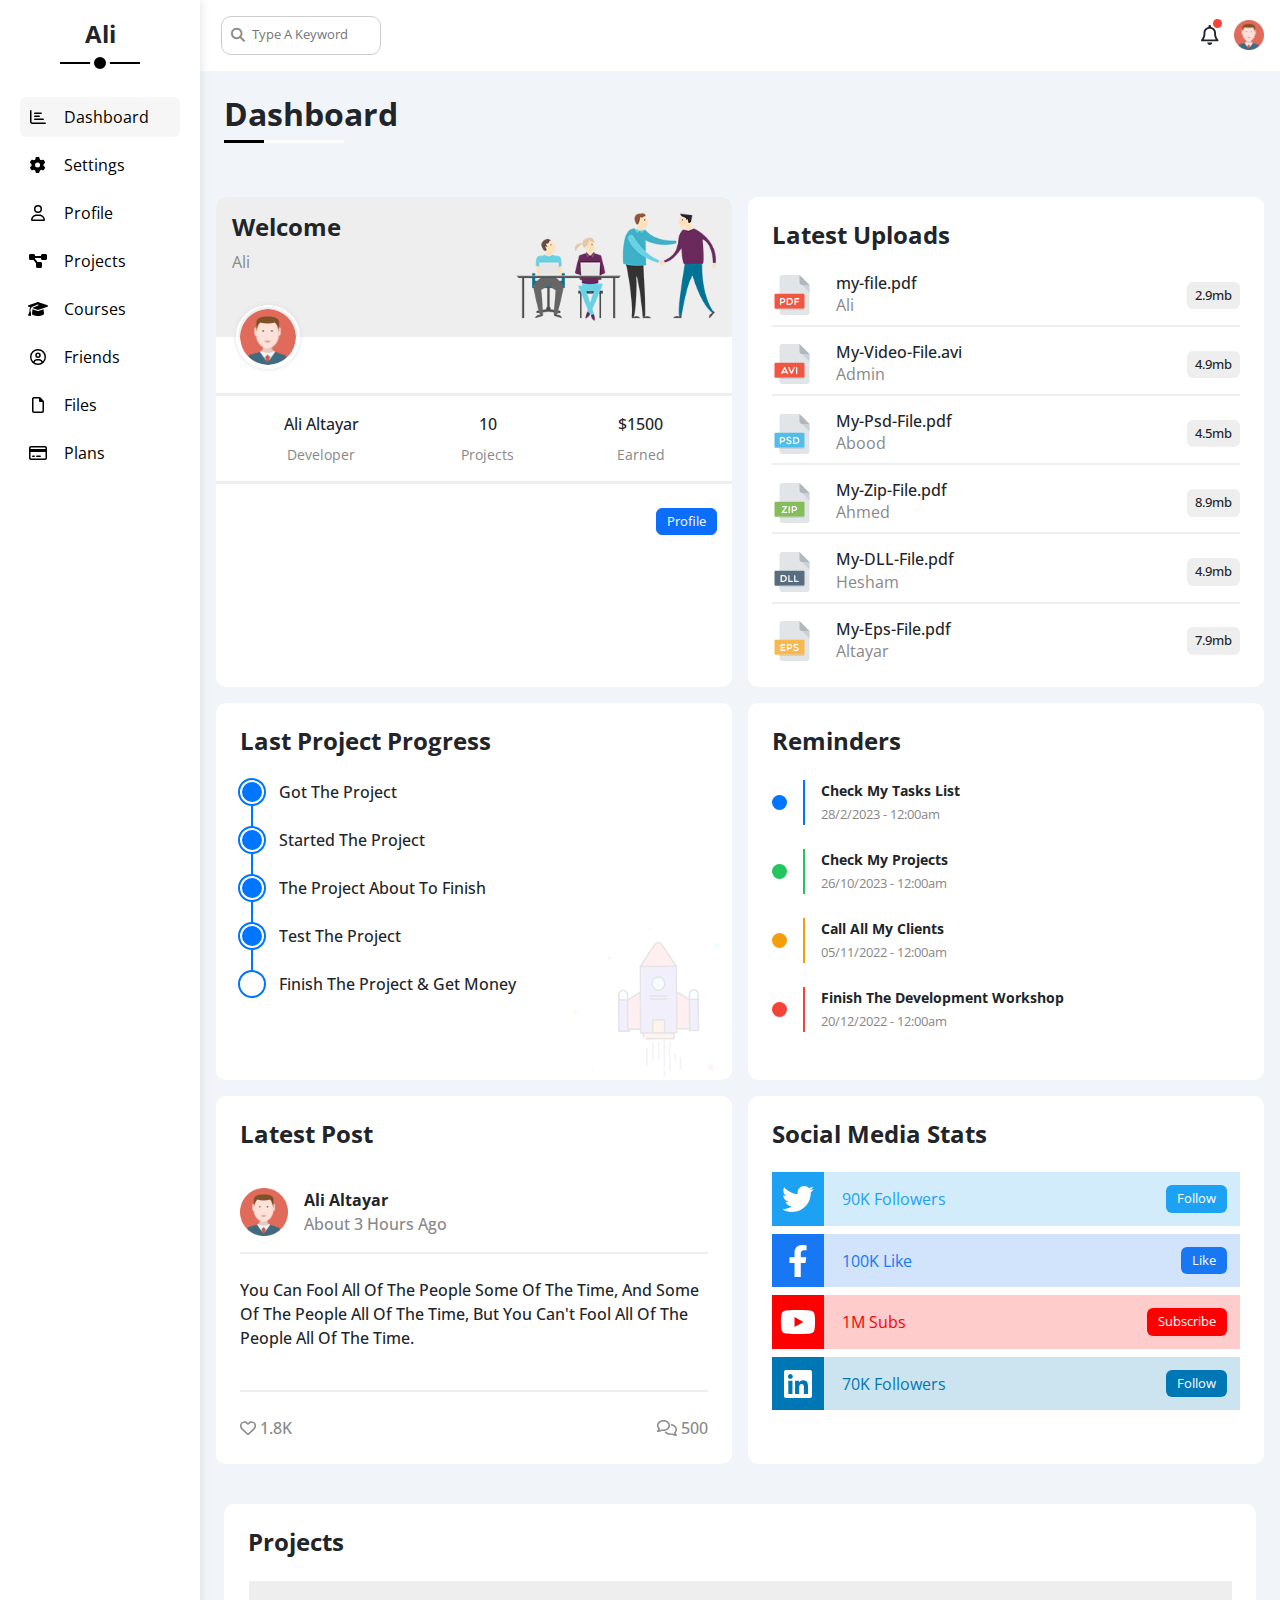
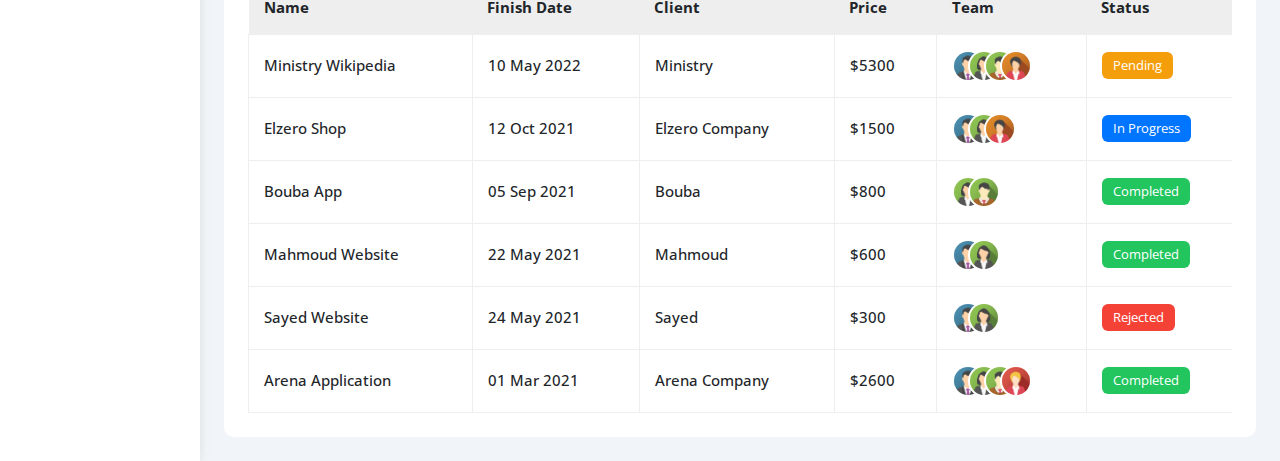
==== index.html @ 8644aa16 "Initial Commit" ====
<!DOCTYPE html>
<html lang="en">
  <head>
    <meta charset="UTF-8" />
    <meta http-equiv="X-UA-Compatible" content="IE=edge" />
    <meta name="viewport" content="width=device-width, initial-scale=1.0" />
    <link rel="stylesheet" href="css/bootstrap.min.css" />
    <link rel="stylesheet" href="css/main.css" />
    <link rel="stylesheet" href="css/all.min.css" />
    <link rel="preconnect" href="https://fonts.googleapis.com" />
    <link rel="preconnect" href="https://fonts.gstatic.com" crossorigin />
    <link
      href="https://fonts.googleapis.com/css2?family=Cairo:wght@300;400;500;700&family=Open+Sans:wght@300;400;500;700&family=Roboto:wght@100;300;400;500;700&display=swap"
      rel="stylesheet"
    />
    <title>Dashboard</title>
  </head>
  <body>
    <div class="dashboard page d-flex">
      <aside class="text-center">
        <h3 class="mb-5 fs-4 position-relative fw-bold">Ali</h3>
        <ul class="list-unstyled text-start">
          <li>
            <a
              class="d-flex align-items-center p-2 mb-2 active"
              href="index.html"
            >
              <i class="fa-regular fa-chart-bar fa-fw"></i>
              <span class="ps-3">Dashboard</span>
            </a>
          </li>
          <li class="">
            <a
              class="d-flex align-items-center p-2 mb-2 text-decoration-none"
              href="html-pages/settings.html"
            >
              <i class="fa-solid fa-gear fa-fw pe-3 fs-6"></i>
              <span>Settings</span>
            </a>
          </li>
          <li>
            <a
              class="d-flex align-items-center p-2 mb-2 text-decoration-none"
              href="html-pages/profile.html"
            >
              <i class="fa-regular fa-user fa-fw pe-3 fs-6"></i>
              <span>Profile</span>
            </a>
          </li>
          <li>
            <a
              class="d-flex align-items-center p-2 mb-2 text-decoration-none"
              href="html-pages/projects.html"
            >
              <i class="fa-solid fa-diagram-project fa-fw pe-3 fs-6"></i>
              <span>Projects</span>
            </a>
          </li>
          <li>
            <a
              class="d-flex align-items-center p-2 mb-2 text-decoration-none"
              href="html-pages/courses.html"
            >
              <i class="fa-solid fa-graduation-cap fa-fw pe-3 fs-6"></i>
              <span>Courses</span>
            </a>
          </li>
          <li>
            <a
              class="d-flex align-items-center p-2 mb-2 text-decoration-none"
              href="html-pages/friends.html"
            >
              <i class="fa-regular fa-circle-user fa-fw pe-3 fs-6"></i>
              <span>Friends</span>
            </a>
          </li>
          <li>
            <a
              class="d-flex align-items-center p-2 mb-2 text-decoration-none"
              href="html-pages/files.html"
            >
              <i class="fa-regular fa-file fa-fw pe-3 fs-6"></i>
              <span>Files</span>
            </a>
          </li>
          <li>
            <a
              class="d-flex align-items-center p-2 mb-2 text-decoration-none"
              href="html-pages/plans.html"
            >
              <i class="fa-regular fa-credit-card fa-fw pe-3 fs-6"></i>
              <span>Plans</span>
            </a>
          </li>
        </ul>
      </aside>
      <div class="main-container">
        <div
          class="header d-flex justify-content-between align-items-center p-3"
        >
          <div class="search position-relative">
            <input class="" type="search" placeholder="Type A Keyword" />
          </div>
          <div class="icon d-flex align-items-center">
            <span class="position-relative me-3 cur-p">
              <i class="fa-regular fa-bell fa-lg"></i>
            </span>
            <img class="cur-p" src="imgs/avatar.png" alt="Profile Photo" />
          </div>
        </div>
        <h1 class="fw-bold fs-2 m-4 mb-5 position-relative page-title">
          Dashboard
        </h1>
        <div class="cards wrapping gap-3 p-3">
          <div class="welcome bor-rad">
            <div class="up d-flex justify-content-between p-3">
              <div>
                <h1 class="fw-bold fs-4">Welcome</h1>
                <span class="sub-font">Ali</span>
              </div>
              <div>
                <img src="imgs/welcome.png" alt="" />
              </div>
            </div>
            <div class="avatar">
              <img src="imgs/avatar.png" alt="" />
            </div>
            <div class="down my-4">
              <div class="info d-flex justify-content-around p-3 text-center">
                <div>
                  Ali Altayar
                  <span class="d-block fw-normal mt-2">Developer</span>
                </div>
                <div>
                  10
                  <span class="d-block fw-normal mt-2">Projects</span>
                </div>
                <div>
                  $1500 <br />
                  <span class="d-block fw-normal mt-2">Earned</span>
                </div>
              </div>
            </div>
            <a href="#" class="btn btn-primary">Profile</a>
          </div>
          <div class="quick-draft bor-rad p-4">
            <div class="headding mb-4">
              <h1 class="fw-bold fs-4">Quick Draft</h1>
              <span class="sub-font">Write A Draft For Your Ideas</span>
            </div>
            <div class="texts">
              <input type="text" class="in-bor-rad mb-3" placeholder="Title" />
              <textarea
                class="in-bor-rad mb-3"
                placeholder="Your Thought"
              ></textarea>
            </div>
            <a href="#" class="btn btn-primary me-0">Save</a>
          </div>
          <div class="yearly-targets bor-rad p-4" id="yearly-targets">
            <div class="headding mb-4">
              <h1 class="fw-bold fs-4">Yearly Targets</h1>
              <span class="sub-font">Targets Of The Year</span>
            </div>
            <div class="content mb-4 d-flex">
              <div
                class="icon d-flex justify-content-center align-items-center"
              >
                <i class="fa-solid fa-dollar-sign fa-lg c-blue"></i>
              </div>
              <div class="detials">
                <span class="sub-font d-block">Money</span>
                <span class="d-block fw-bold">$2000</span>
                <div class="progres mt-2 position-relative">
                  <span
                    class="percentage d-block position-relative"
                    style="
                      width: 80%;
                      height: 100%;
                      background-color: var(--blue);
                    "
                  ></span>
                </div>
              </div>
            </div>
            <div class="content mb-4 d-flex">
              <div
                class="icon yellow d-flex justify-content-center align-items-center"
              >
                <i class="fa-solid fa-code fa-lg c-orange"></i>
              </div>
              <div class="detials">
                <span class="sub-font d-block">Projects</span>
                <span class="d-block fw-bold">24</span>
                <div class="progres yellow mt-2 position-relative">
                  <span
                    class="percentage yellow d-block position-relative"
                    style="
                      width: 55%;
                      height: 100%;
                      background-color: var(--yellow);
                    "
                  ></span>
                </div>
              </div>
            </div>
            <div class="content d-flex">
              <div
                class="icon green d-flex justify-content-center align-items-center"
              >
                <i class="fa-solid fa-user fa-lg c-green"></i>
              </div>
              <div class="detials">
                <span class="sub-font d-block">Team</span>
                <span class="d-block fw-bold">12</span>
                <div class="progres green mt-2 position-relative">
                  <span
                    class="percentage green d-block position-relative"
                    style="
                      width: 75%;
                      height: 100%;
                      background-color: (--green);
                    "
                  ></span>
                </div>
              </div>
            </div>
          </div>
          <div class="tickets-statistics bor-rad p-4 bg-white">
            <div class="headding mb-4">
              <h1 class="fw-bold fs-4">Tickets Statistics</h1>
              <span class="sub-font">Everything About Support Tickets</span>
              <div class="sml-cards d-flex justify-content-between flex-wrap">
                <div
                  class="card d-flex flex-column justify-content-center align-items-center mt-md-4 mt-3 bor-rad p-4"
                >
                  <i
                    class="fa-regular fa-rectangle-list fa-2x mb-10 c-orange fs-3"
                    style="color: var(--yellow)"
                  ></i>
                  <span class="fw-bold fs-3 mt-2">2500</span>
                  <span class="sub-font mt-2">Total</span>
                </div>
                <div
                  class="card d-flex flex-column justify-content-center align-items-center mt-md-4 mt-3 bor-rad p-4"
                >
                  <i
                    class="fa-solid fa-spinner fa-2x mb-10 c-blue fs-3"
                    style="color: var(--blue)"
                  ></i>
                  <span class="fw-bold fs-3 mt-2">500</span>
                  <span class="sub-font mt-2">Pending</span>
                </div>
                <div
                  class="card d-flex flex-column justify-content-center align-items-center mt-md-4 mt-3 bor-rad p-4"
                >
                  <i
                    class="fa-regular fa-circle-check fa-2x mb-10 c-green fs-3"
                    style="color: var(--green)"
                  ></i>
                  <span class="fw-bold fs-3 mt-2">1900</span>
                  <span class="sub-font mt-2">Closed</span>
                </div>
                <div
                  class="card d-flex flex-column justify-content-center align-items-center mt-md-4 mt-3 bor-rad p-4"
                >
                  <i
                    class="fa-regular fa-rectangle-xmark fa-2x mb-10 c-red fs-3"
                    style="color: var(--red)"
                  ></i>
                  <span class="fw-bold fs-3 mt-2">100</span>
                  <span class="sub-font mt-2">Deleted</span>
                </div>
              </div>
            </div>
          </div>
          <div class="latest-news bor-rad p-4 bg-white">
            <div class="headding mb-4">
              <h1 class="fw-bold fs-4">Latest News</h1>
            </div>
            <div
              class="news-content d-flex align-items-center pb-4 bor-bottom mb-4"
            >
              <img class="in-bor-rad me-md-4" src="imgs/news-01.png" alt="" />
              <div class="text flex-grow-1">
                <h3 class="fs-6 mb-2 fw-bold">Create SASS Section</h3>
                <p class="m-0 sub-font" style="font-size: 14px">
                  New SASS Examples & Tutorials
                </p>
              </div>
              <span class="in-bor-rad px-2 py-1">3 Days Ago</span>
            </div>
            <div
              class="news-content d-flex align-items-center pb-4 bor-bottom mb-4"
            >
              <img class="in-bor-rad me-md-4" src="/imgs/news-02.png" alt="" />
              <div class="text flex-grow-1">
                <h3 class="fs-6 mb-2 fw-bold">Changed The Design</h3>
                <p class="m-0 sub-font" style="font-size: 14px">
                  A Brand New Website Design
                </p>
              </div>
              <span class="in-bor-rad px-2 py-1">5 Days Ago</span>
            </div>
            <div
              class="news-content d-flex align-items-center pb-4 bor-bottom mb-4"
            >
              <img class="in-bor-rad me-md-4" src="imgs/news-03.png" alt="" />
              <div class="text flex-grow-1">
                <h3 class="fs-6 mb-2 fw-bold">Team Increased</h3>
                <p class="m-0 sub-font" style="font-size: 14px">
                  3 Developers Joined The Team
                </p>
              </div>
              <span class="in-bor-rad px-2 py-1">7 Days Ago</span>
            </div>
            <div class="news-content d-flex align-items-center pb-4">
              <img class="in-bor-rad me-md-4" src="imgs/news-04.png" alt="" />
              <div class="text flex-grow-1">
                <h3 class="fs-6 mb-2 fw-bold">Added Payment Gateway</h3>
                <p class="m-0 sub-font" style="font-size: 14px">
                  Many New Payment Gateways Added
                </p>
              </div>
              <span class="in-bor-rad px-2 py-1">9 Days Ago</span>
            </div>
          </div>
          <div class="latest-task bor-rad p-4 bg-white">
            <div class="headding mb-4">
              <h1 class="fw-bold fs-4">Latest Task</h1>
            </div>
            <div
              class="task-content d-flex align-items-center pb-3 bor-bottom mb-4"
            >
              <div class="text flex-grow-1">
                <h3 class="fs-6 mb-1 fw-bold">Record One New Video</h3>
                <p class="m-0 fs-6 sub-font" style="font-size: 14px">
                  Record Python Create Exe Project
                </p>
              </div>
              <i class="fa-regular fa-trash-can delete"></i>
            </div>
            <div
              class="task-content d-flex align-items-center pb-3 bor-bottom mb-4"
            >
              <div class="text flex-grow-1">
                <h3 class="fs-6 mb-1 fw-bold">Write Article</h3>
                <p class="m-0 fs-6 sub-font" style="font-size: 14px">
                  Write Low Level vs High Level Languages
                </p>
              </div>
              <i class="fa-regular fa-trash-can delete"></i>
            </div>
            <div
              class="task-content d-flex align-items-center pb-3 bor-bottom mb-4"
            >
              <div class="text flex-grow-1">
                <h3 class="fs-6 mb-1 fw-bold">Finish Project</h3>
                <p class="m-0 fs-6 sub-font" style="font-size: 14px">
                  Publish Academy Programming Project
                </p>
              </div>
              <i class="fa-regular fa-trash-can delete"></i>
            </div>
            <div
              class="task-content finish d-flex align-items-center pb-3 bor-bottom mb-4"
              style="opacity: 0.4"
            >
              <div class="text flex-grow-1">
                <h3
                  class="fs-6 mb-1 fw-bold"
                  style="text-decoration: line-through"
                >
                  Attend The Meeting
                </h3>
                <p
                  class="m-0 fs-6 sub-font"
                  style="font-size: 14px; text-decoration: line-through"
                >
                  Attend The Project Business Analysis Meeting
                </p>
              </div>
              <i class="fa-regular fa-trash-can delete"></i>
            </div>
            <div class="task-content d-flex align-items-center">
              <div class="text flex-grow-1">
                <h3 class="fs-6 mb-1 fw-bold">Finish Lesson</h3>
                <p class="m-0 fs-6 sub-font" style="font-size: 14px">
                  Finish Teaching Flex Box
                </p>
              </div>
              <i class="fa-regular fa-trash-can delete"></i>
            </div>
          </div>
          <div class="top-search-items bor-rad p-4 bg-white">
            <div class="headding mb-4">
              <h1 class="fw-bold fs-4">Top Search Items</h1>
            </div>
            <div class="search-content d-flex align-items-center py-2 mb-3">
              <div class="text flex-grow-1">
                <h3
                  class="fs-6 mb-2"
                  style="color: var(--gray); font-weight: 500"
                >
                  Keyword
                </h3>
              </div>
              <span
                class="px-2 py-1"
                style="color: var(--gray); font-weight: 500"
                >Search Count</span
              >
            </div>
            <div class="search-content d-flex align-items-center py-2 mb-3">
              <div class="text flex-grow-1">
                <h3 class="fs-6 mb-2">Programming</h3>
              </div>
              <span
                class="in-bor-rad px-2 py-1"
                style="
                  background-color: var(--lightGray);
                  font-size: 13px;
                  font-weight: 500;
                "
                >220</span
              >
            </div>
            <div class="search-content d-flex align-items-center py-2 mb-3">
              <div class="text flex-grow-1">
                <h3 class="fs-6 mb-2">JavaScript</h3>
              </div>
              <span
                class="in-bor-rad px-2 py-1"
                style="
                  background-color: var(--lightGray);
                  font-size: 13px;
                  font-weight: 500;
                "
                >180</span
              >
            </div>
            <div class="search-content d-flex align-items-center py-2 mb-3">
              <div class="text flex-grow-1">
                <h3 class="fs-6 mb-2">PHP</h3>
              </div>
              <span
                class="in-bor-rad px-2 py-1"
                style="
                  background-color: var(--lightGray);
                  font-size: 13px;
                  font-weight: 500;
                "
                >160</span
              >
            </div>
            <div class="search-content d-flex align-items-center py-2 mb-3">
              <div class="text flex-grow-1">
                <h3 class="fs-6 mb-2">Code</h3>
              </div>
              <span
                class="in-bor-rad px-2 py-1"
                style="
                  background-color: var(--lightGray);
                  font-size: 13px;
                  font-weight: 500;
                "
                >145</span
              >
            </div>
            <div class="search-content d-flex align-items-center py-2 mb-3">
              <div class="text flex-grow-1">
                <h3 class="fs-6 mb-2">Design</h3>
              </div>
              <span
                class="in-bor-rad px-2 py-1"
                style="
                  background-color: var(--lightGray);
                  font-size: 13px;
                  font-weight: 500;
                "
                >110</span
              >
            </div>
            <div class="search-content d-flex align-items-center pt-2">
              <div class="text flex-grow-1">
                <h3 class="fs-6 mb-0">Logic</h3>
              </div>
              <span
                class="in-bor-rad px-2 py-1"
                style="
                  background-color: var(--lightGray);
                  font-size: 13px;
                  font-weight: 500;
                "
                >95</span
              >
            </div>
          </div>
          <div class="latest-upload bor-rad p-4 bg-white">
            <div class="headding mb-4">
              <h1 class="fw-bold fs-4">Latest Uploads</h1>
            </div>
            <div
              class="upload-content d-flex align-items-center pb-2 bor-bottom mb-3"
            >
              <img class="me-md-4 me-3" src="imgs/pdf.svg" alt="PDF" />
              <div class="text flex-grow-1">
                <h3 class="fs-6 m-0">my-file.pdf</h3>
                <p class="m-0 sub-font">Ali</p>
              </div>
              <span
                class="in-bor-rad px-2 py-1"
                style="
                  background-color: var(--lightGray);
                  font-size: 13px;
                  font-weight: 500;
                "
                >2.9mb</span
              >
            </div>
            <div
              class="upload-content d-flex align-items-center pb-2 bor-bottom mb-3"
            >
              <img class="me-md-4 me-3" src="imgs/avi.svg" alt="PDF" />
              <div class="text flex-grow-1">
                <h3 class="fs-6 m-0">My-Video-File.avi</h3>
                <p class="m-0 sub-font">Admin</p>
              </div>
              <span
                class="in-bor-rad px-2 py-1"
                style="
                  background-color: var(--lightGray);
                  font-size: 13px;
                  font-weight: 500;
                "
                >4.9mb</span
              >
            </div>
            <div
              class="upload-content d-flex align-items-center pb-2 bor-bottom mb-3"
            >
              <img class="me-md-4 me-3" src="imgs/psd.svg" alt="PDF" />
              <div class="text flex-grow-1">
                <h3 class="fs-6 m-0">My-Psd-File.pdf</h3>
                <p class="m-0 sub-font">Abood</p>
              </div>
              <span
                class="in-bor-rad px-2 py-1"
                style="
                  background-color: var(--lightGray);
                  font-size: 13px;
                  font-weight: 500;
                "
                >4.5mb</span
              >
            </div>
            <div
              class="upload-content d-flex align-items-center pb-2 bor-bottom mb-3"
            >
              <img class="me-md-4 me-3" src="imgs/zip.svg" alt="PDF" />
              <div class="text flex-grow-1">
                <h3 class="fs-6 m-0">My-Zip-File.pdf</h3>
                <p class="m-0 sub-font">Ahmed</p>
              </div>
              <span
                class="in-bor-rad px-2 py-1"
                style="
                  background-color: var(--lightGray);
                  font-size: 13px;
                  font-weight: 500;
                "
                >8.9mb</span
              >
            </div>
            <div
              class="upload-content d-flex align-items-center pb-2 bor-bottom mb-3"
            >
              <img class="me-md-4 me-3" src="imgs/dll.svg" alt="PDF" />
              <div class="text flex-grow-1">
                <h3 class="fs-6 m-0">My-DLL-File.pdf</h3>
                <p class="m-0 sub-font">Hesham</p>
              </div>
              <span
                class="in-bor-rad px-2 py-1"
                style="
                  background-color: var(--lightGray);
                  font-size: 13px;
                  font-weight: 500;
                "
                >4.9mb</span
              >
            </div>
            <div class="upload-content d-flex align-items-center">
              <img class="me-md-4 me-3" src="imgs/eps.svg" alt="PDF" />
              <div class="text flex-grow-1">
                <h3 class="fs-6 m-0">My-Eps-File.pdf</h3>
                <p class="m-0 sub-font">Altayar</p>
              </div>
              <span
                class="in-bor-rad px-2 py-1"
                style="
                  background-color: var(--lightGray);
                  font-size: 13px;
                  font-weight: 500;
                "
                >7.9mb</span
              >
            </div>
          </div>
          <div
            class="last-project-progress position-relative bor-rad p-4 bg-white"
          >
            <div class="headding mb-4">
              <h1 class="fw-bold fs-4">Last Project Progress</h1>
            </div>
            <ul class="progress-content position-relative list-unstyled">
              <li
                class="position-relative fs-6 d-flex align-items-center mb-4"
                style="font-weight: 500"
              >
                Got The Project
              </li>
              <li
                class="position-relative fs-6 d-flex align-items-center mb-4"
                style="font-weight: 500"
              >
                Started The Project
              </li>
              <li
                class="position-relative fs-6 d-flex align-items-center mb-4"
                style="font-weight: 500"
              >
                The Project About To Finish
              </li>
              <li
                class="progress-ani position-relative fs-6 d-flex align-items-center mb-4"
                style="font-weight: 500"
              >
                Test The Project
              </li>
              <li
                class="not-finish position-relative fs-6 d-flex align-items-center mb-3"
                style="font-weight: 500"
              >
                Finish The Project & Get Money
              </li>
            </ul>
            <img class="progress-img" src="imgs/project.png" alt="" />
          </div>
          <div class="reminders position-relative bor-rad p-4 bg-white">
            <div class="headding mb-4">
              <h1 class="fw-bold fs-4">Reminders</h1>
            </div>
            <ul class="reminder-content position-relative list-unstyled">
              <li
                class="position-relative fs-6 d-flex align-items-center mb-4"
                style="font-weight: 500"
              >
                <span
                  class="point bor-rad me-3"
                  style="background-color: var(--blue)"
                ></span>
                <div class="text" style="border-left: 2px solid var(--blue)">
                  <p class="mb-0 ms-3 fw-bold">Check My Tasks List</p>
                  <span class="sub-font ms-3">28/2/2023 - 12:00am</span>
                </div>
              </li>
              <li
                class="position-relative fs-6 d-flex align-items-center mb-4"
                style="font-weight: 500"
              >
                <span
                  class="point bor-rad me-3"
                  style="background-color: var(--green)"
                ></span>
                <div class="text" style="border-left: 2px solid var(--green)">
                  <p class="mb-0 ms-3 fw-bold">Check My Projects</p>
                  <span class="sub-font ms-3">26/10/2023 - 12:00am</span>
                </div>
              </li>
              <li
                class="position-relative fs-6 d-flex align-items-center mb-4"
                style="font-weight: 500"
              >
                <span
                  class="point bor-rad me-3"
                  style="background-color: var(--yellow)"
                ></span>
                <div class="text" style="border-left: 2px solid var(--yellow)">
                  <p class="mb-0 ms-3 fw-bold">Call All My Clients</p>
                  <span class="sub-font ms-3">05/11/2022 - 12:00am</span>
                </div>
              </li>
              <li
                class="position-relative fs-6 d-flex align-items-center mb-4"
                style="font-weight: 500"
              >
                <span
                  class="point bor-rad me-3"
                  style="background-color: var(--red)"
                ></span>
                <div class="text" style="border-left: 2px solid var(--red)">
                  <p class="mb-0 ms-3 fw-bold">
                    Finish The Development Workshop
                  </p>
                  <span class="sub-font ms-3">20/12/2022 - 12:00am</span>
                </div>
              </li>
            </ul>
          </div>
          <div class="latest-post position-relative bor-rad p-4 bg-white">
            <div class="headding mb-4">
              <h1 class="fw-bold fs-4">Latest Post</h1>
            </div>
            <ul class="latest-post-content position-relative list-unstyled m-0">
              <li class="d-flex align-items-center bor-bottom py-3">
                <img
                  src="imgs/avatar.png"
                  class="me-3"
                  alt="Avatar"
                  style="max-width: 48px; max-height: 48px"
                />
                <div class="text">
                  <p class="mb-0 fw-bold fs-6">Ali Altayar</p>
                  <span class="sub-font fs-6 les-bold">About 3 Hours Ago</span>
                </div>
              </li>
              <li class="les-bold bor-bottom py-4">
                <p>
                  You Can Fool All Of The People Some Of The Time, And Some Of
                  The People All Of The Time, But You Can't Fool All Of The
                  People All Of The Time.
                </p>
              </li>
              <li class="d-flex justify-content-between mt-4">
                <div class="les-bold" style="color: var(--gray)">
                  <i class="fa-regular fa-heart"></i>
                  <span>1.8K</span>
                </div>
                <div class="les-bold" style="color: var(--gray)">
                  <i class="fa-regular fa-comments"></i>
                  <span>500</span>
                </div>
              </li>
            </ul>
          </div>
          <div
            class="soical-media-stats position-relative bor-rad p-4 bg-white"
          >
            <div class="headding mb-4">
              <h1 class="fw-bold fs-4">Social Media Stats</h1>
            </div>
            <div class="soical-media-content">
              <div
                class="twitter box position-relative d-flex justify-content-between align-items-center mb-2"
                style="background-color: rgb(29 161 242 / 20%); color: #1da1f2"
              >
                <div
                  class="icon h-full d-flex justify-content-center align-items-center p-absolute"
                  style="background-color: #1da1f2; color: white"
                >
                  <i class="fa-brands fa-twitter fa-2x"></i>
                </div>
                <span>90K Followers</span>
                <a
                  href="#"
                  class="btn m-0"
                  style="background-color: #1da1f2; color: white"
                  >Follow</a
                >
              </div>
              <div
                class="facebook box position-relative d-flex justify-content-between align-items-center mb-2"
                style="background-color: rgb(24 119 242 / 20%); color: #1877f2"
              >
                <div
                  class="icon h-full d-flex justify-content-center align-items-center p-absolute"
                  style="background-color: #1877f2; color: white"
                >
                  <i class="fa-brands fa-facebook-f fa-2x"></i>
                </div>
                <span>100K Like</span>
                <a
                  href="#"
                  class="btn m-0"
                  style="background-color: #1877f2; color: white"
                  >Like</a
                >
              </div>
              <div
                class="youtube box position-relative d-flex justify-content-between align-items-center mb-2"
                style="background-color: rgb(255 0 0 / 20%); color: #ff0000"
              >
                <div
                  class="icon h-full d-flex justify-content-center align-items-center p-absolute"
                  style="background-color: #ff0000; color: white"
                >
                  <i class="fa-brands fa-youtube fa-2x"></i>
                </div>
                <span>1M Subs</span>
                <a
                  href="#"
                  class="btn m-0"
                  style="background-color: #ff0000; color: white"
                  >Subscribe</a
                >
              </div>
              <div
                class="youtube box position-relative d-flex justify-content-between align-items-center"
                style="background-color: rgb(0 119 181 / 20%); color: #0077b5"
              >
                <div
                  class="icon h-full d-flex justify-content-center align-items-center p-absolute"
                  style="background-color: #0077b5; color: white"
                >
                  <i class="fa-brands fa-linkedin fa-2x"></i>
                </div>
                <span>70K Followers</span>
                <a
                  href="#"
                  class="btn m-0"
                  style="background-color: #0077b5; color: white"
                  >Follow</a
                >
              </div>
            </div>
          </div>
        </div>
        <div class="table-content m-4 bg-white bor-rad p-4">
          <h1 class="fw-bold fs-4 mb-4">Projects</h1>
          <div class="responsive-table">
            <table class="w-full" style="min-width: 1000px">
              <thead>
                <tr>
                  <td>Name</td>
                  <td>Finish Date</td>
                  <td>Client</td>
                  <td>Price</td>
                  <td>Team</td>
                  <td>Status</td>
                </tr>
              </thead>
              <tbody>
                <tr>
                  <td>Ministry Wikipedia</td>
                  <td>10 May 2022</td>
                  <td>Ministry</td>
                  <td>$5300</td>
                  <td>
                    <img src="imgs/team-01.png" alt="" class="bg-white" />
                    <img src="imgs/team-02.png" alt="" class="bg-white" />
                    <img src="imgs/team-03.png" alt="" class="bg-white" />
                    <img src="imgs/team-04.png" alt="" class="bg-white" />
                  </td>
                  <td>
                    <span
                      class="btn m-0"
                      style="color: white; background-color: var(--yellow)"
                      >Pending</span
                    >
                  </td>
                </tr>
                <tr>
                  <td>Elzero Shop</td>
                  <td>12 Oct 2021</td>
                  <td>Elzero Company</td>
                  <td>$1500</td>
                  <td>
                    <img src="imgs/team-01.png" alt="" class="bg-white" />
                    <img src="imgs/team-02.png" alt="" class="bg-white" />
                    <img src="imgs/team-04.png" alt="" class="bg-white" />
                  </td>
                  <td>
                    <span
                      class="btn m-0"
                      style="color: white; background-color: var(--blue)"
                      >In Progress</span
                    >
                  </td>
                </tr>
                <tr>
                  <td>Bouba App</td>
                  <td>05 Sep 2021</td>
                  <td>Bouba</td>
                  <td>$800</td>
                  <td>
                    <img src="imgs/team-02.png" alt="" class="bg-white" />
                    <img src="imgs/team-03.png" alt="" class="bg-white" />
                  </td>
                  <td>
                    <span
                      class="btn m-0"
                      style="color: white; background-color: var(--green)"
                      >Completed</span
                    >
                  </td>
                </tr>
                <tr>
                  <td>Mahmoud Website</td>
                  <td>22 May 2021</td>
                  <td>Mahmoud</td>
                  <td>$600</td>
                  <td>
                    <img src="imgs/team-01.png" alt="" class="bg-white" />
                    <img src="imgs/team-02.png" alt="" class="bg-white" />
                  </td>
                  <td>
                    <span
                      class="btn m-0"
                      style="color: white; background-color: var(--green)"
                      >Completed</span
                    >
                  </td>
                </tr>
                <tr>
                  <td>Sayed Website</td>
                  <td>24 May 2021</td>
                  <td>Sayed</td>
                  <td>$300</td>
                  <td>
                    <img src="imgs/team-01.png" alt="" class="bg-white" />
                    <img src="imgs/team-02.png" alt="" class="bg-white" />
                  </td>
                  <td>
                    <span
                      class="btn m-0"
                      style="color: white; background-color: var(--red)"
                      >Rejected</span
                    >
                  </td>
                </tr>
                <tr>
                  <td>Arena Application</td>
                  <td>01 Mar 2021</td>
                  <td>Arena Company</td>
                  <td>$2600</td>
                  <td>
                    <img src="imgs/team-01.png" alt="" class="bg-white" />
                    <img src="imgs/team-02.png" alt="" class="bg-white" />
                    <img src="imgs/team-03.png" alt="" class="bg-white" />
                    <img src="imgs/team-05.png" alt="" class="bg-white" />
                  </td>
                  <td>
                    <span
                      class="btn m-0"
                      style="color: white; background-color: var(--green)"
                      >Completed</span
                    >
                  </td>
                </tr>
              </tbody>
            </table>
          </div>
        </div>
      </div>
    </div>
    <script>
      const myCardDivs = document.querySelectorAll(".dashboard .cards>div");
      console.log(myCardDivs);
      function showOrHideDiv() {
        for (let i = 1; i < 7; i++) {
          const isChecked = localStorage.getItem(`isChecked${i}`) == "true";
          console.log(myCardDivs[i]);
          if (isChecked) {
            myCardDivs[i].style.display = "block";
          } else {
            myCardDivs[i].style.display = "none";
          }
        }
      }
      showOrHideDiv();
    </script>
    <script src="js/main.js"></script>
    <script src="js/all.min.js"></script>
    <script src="js/bootstrap.bundle.min.js"></script>
  </body>
</html>
---- css/main.css ----
/* Variables*/
:root {
  --gray: #888;
  --lightGray: #eee;
  --blue: #0075ff;
  --blue-alt: #0d69d5;
  --yellow: #f59e0b;
  --green: #22c55e;
  --red: #f44336;
}

/* Variables*/

/* Main Format */
* {
  outline: none;
  box-sizing: border-box;
  list-style: none;
}

::before,
::after {
  box-sizing: content-box;
}

body {
  font-family: "Open Sans", sans-serif;
}

a {
  text-decoration: none;
  color: black;
  transition: 0.2s;
  border-radius: 6px;
}

a:hover {
  color: black;
}

input {
  border: none;
}

::-webkit-scrollbar {
  width: 15px;
}
::-webkit-scrollbar-track {
  background-color: var(--lightGray);
}
::-webkit-scrollbar-thumb {
  background-color: var(--blue);
}
::-webkit-scrollbar-thumb:hover {
  background-color: var(--blue-alt);
}

/* Main Format */

/* Custom Class */
.cur-p {
  cursor: pointer;
}

.bor-rad {
  border-radius: 10px;
  overflow: hidden;
}

.in-bor-rad {
  border-radius: 6px;
}

.wrapping {
  display: grid;
  grid-template-columns: repeat(auto-fill, minmax(450px, 1fr));
}

.small-wrapping {
  display: grid;
  grid-template-columns: repeat(auto-fill, minmax(300px, 1fr));
}

@media (max-width: 767px) {
  .small-wrapping {
    display: grid;
    grid-template-columns: minmax(200px, 1fr);
    margin-left: 10px;
    margin-right: 10px;
    gap: 10px;
  }
}

.x-small-wrapping {
  display: grid;
  grid-template-columns: repeat(auto-fill, minmax(200px, 1fr));
  margin-left: 10px;
  margin-right: 10px;
  gap: 10px;
}

.sub-font {
  color: var(--gray);
  font-weight: 400;
}

.btn {
  margin: 0 15px 15px auto;
  display: block;
  width: fit-content;
  padding: 3px 10px;
  font-size: 13px;
}

/* .btn:hover {
  background-color: var(--blue-alt) !important;
} */

.bg-white {
  background-color: white;
}

.w-full {
  width: 100%;
}

.h-full {
  height: 100%;
}

.bor-bottom {
  border-bottom: 2px solid var(--lightGray);
}
.bor-bottom-1px {
  border-bottom: 1px solid var(--lightGray);
}
.bor-top-1px {
  border-top: 1px solid var(--lightGray);
}

.bor-all {
  border: 2px solid var(--lightGray);
}
.bor-all-1 {
  border: 1px solid var(--lightGray);
}

.les-bold {
  font-weight: 500;
}

.p-absolute {
  position: absolute;
  top: 0;
  left: 0;
}

.bor-gray {
  border: 1px solid #ccc;
}

.fs-13 {
  font-size: 13px;
}
.fs-14 {
  font-size: 14px;
}
.fs-15 {
  font-size: 15px !important;
}

.p-btn {
  padding: 3px 10px;
}

.f-center {
  display: flex;
  justify-content: center;
  align-items: center;
}

.c-yellow {
  color: var(--yellow);
}

.c-black {
  color: black;
}

.bor-rad-50 {
  border-radius: 50%;
}

.icon-size {
  width: 64px;
  height: 64px;
}

.img-decoration {
  width: 40px;
  height: 40px;
  border-radius: 50%;
  border: 2px solid white;
}

.border-icon {
  border-radius: 50%;
  border: 2px solid white;
}

.w-h-100 {
  width: 100px;
  height: 100px;
}
/* Custom Class */

/* Start public component */
.toggle {
  height: 32px;
  min-width: 78px;
  background-color: #eee;
  border-radius: 16px;
  cursor: pointer;
  position: relative;
}
.checked {
  background-color: var(--blue);
}
.toggle::before {
  font-family: var(--fa-style-family-classic);
  content: "\f00d";
  font-weight: 900;
  background-color: white;
  width: 24px;
  height: 24px;
  position: absolute;
  border-radius: 50%;
  top: 4px;
  left: 4px;
  display: flex;
  justify-content: center;
  align-items: center;
  color: #aaa;
  transition: 0.3s;
}
.checked::before {
  content: "\f00c";
  left: 50px;
  color: var(--blue);
}

.sml-toggle {
  height: 32px;
  min-width: 78px;
  background-color: #eee;
  border-radius: 16px;
  cursor: pointer;
  position: relative;
}

/* End public component*/

/* Start aside */
aside {
  width: 230px;
  padding: 20px;
  box-shadow: 0 0 10px #ddd;
  z-index: 2;
}

aside h3 {
  font-weight: 500;
}

aside h3::before {
  content: "";
  width: 80px;
  height: 2px;
  background-color: black;
  position: absolute;
  transform: translateX(50%);
  right: 50%;
  bottom: -15px;
}

aside h3::after {
  content: "";
  width: 12px;
  height: 12px;
  background-color: black;
  position: absolute;
  transform: translateX(50%);
  right: 50%;
  border-radius: 50%;
  bottom: -24px;
  border: 4px solid white;
}

aside a.active,
aside a:hover {
  background-color: #f6f6f6;
}

@media (max-width: 767px) {
  aside {
    width: 58px;
    padding: 10px;
  }

  aside h3::before,
  aside h3::after {
    display: none;
  }

  aside ul span {
    display: none;
  }
}

/* End aside */

/* Start Header */
.main-container {
  width: 100%;
  overflow: hidden;
  background-color: #f1f5f9;
}

.main-container .header {
  background-color: white;
}

.main-container .header .search::before {
  font-family: var(--fa-style-family-classic);
  content: "\f002";
  font-weight: 900;
  position: absolute;
  left: 15px;
  top: 50%;
  transform: translateY(-50%);
  font-size: 14px;
  color: var(--gray);
}

.main-container .header .icon span::after {
  content: "";
  height: 9px;
  width: 9px;
  background-color: #f44336;
  position: absolute;
  border-radius: 50%;
  right: -4px;
  top: -4px;
}

.main-container .header .search input {
  border: 1px solid #ccc;
  border-radius: 10px;
  margin-left: 5px;
  width: 160px;
  transition: width 0.3s;
  padding: 10px;
  padding-left: 30px;
  font-size: 11px;
}

.main-container .header .search input::placeholder {
  font-size: 13px;
}

.main-container .header .search input:focus::placeholder {
  opacity: 0;
}

.main-container .header .search input:focus {
  width: 200px;
}

.main-container .header img {
  width: 30px;
}

/* End Header */

/* Start Dashboard */

/* Start Page Content */
.main-container .page-title::before,
.main-container .page-title::after {
  content: "";
  height: 3px;
  position: absolute;
  bottom: -10px;
  left: 0;
}

.main-container > h1::before {
  background-color: white;
  width: 120px;
}

.main-container .page-title::after {
  background-color: black;
  width: 40px;
}

/* End Page Content */

/* Start Cards */

/* Start Welcome */
.main-container .cards .welcome {
  background-color: white;
}

.main-container .cards .welcome .up {
  background-color: var(--lightGray);
}

.main-container .cards .welcome .up img {
  width: 200px;
}

.main-container .cards .welcome .avatar img {
  width: 64px;
  height: 64px;
  border: 2px solid white;
  border-radius: 50%;
  padding: 2px;
  box-shadow: 0 0 5px #ddd;
  margin-left: 20px;
  margin-top: -32px;
}

.main-container .cards .welcome .down {
  background-color: white;
}

.main-container .cards .welcome .down .info {
  border-top: 3px solid var(--lightGray);
  border-bottom: 3px solid var(--lightGray);
}

.main-container .cards .welcome .down .info div {
  font-weight: 500;
}

.main-container .cards .welcome .down .info span {
  color: var(--gray);
  font-size: 14px;
}

@media (max-width: 767px) {
  .wrapping {
    grid-template-columns: minmax(200px, 1fr);
  }

  .main-container .cards .welcome {
    text-align: center;
  }

  .main-container .cards .welcome .up img {
    display: none;
  }
}

/* End Welcome */

/* Start Quick Draft */
.main-container .quick-draft {
  background-color: white;
}

.main-container .quick-draft .texts input {
  background-color: var(--lightGray);
  padding: 5px 5px 5px 10px;
  width: 100%;
}

.main-container .quick-draft .texts textarea {
  background-color: var(--lightGray);
  padding: 5px 5px 5px 10px;
  width: 100%;
  resize: none;
  min-height: 180px;
  border: none;
}

.main-container .quick-draft .texts input::placeholder,
.main-container .quick-draft .texts textarea::placeholder {
  font-size: 12px;
}

/* End Quick Draft */

/* Start Yearly Targets*/
.main-container .yearly-targets {
  background-color: white;
}

.main-container .yearly-targets .content .icon {
  width: 80px;
  height: 80px;
  margin-right: 15px;
  background-color: rgb(0 117 255 / 20%);
  color: var(--blue);
}

/* Change Color */
.main-container .yearly-targets .content .yellow {
  background-color: rgb(245 158 11 / 20%);
  color: var(--yellow);
}

.main-container .yearly-targets .content .green {
  background-color: rgb(34 197 94 / 20%);
  color: var(--green);
}

/* Change Color */

.main-container .yearly-targets .detials {
  flex: 1;
}

.main-container .yearly-targets .detials .progres {
  height: 4px;
  background-color: rgb(0 117 255 / 20%);
}

/* Change Color */
.main-container .yearly-targets .detials .yellow {
  background-color: rgb(245 158 11 / 20%);
}

.main-container .yearly-targets .detials .green {
  background-color: rgb(34 197 94 / 20%);
}

/* Change Color */

.main-container .yearly-targets .detials .progres .percentage::before {
  content: "80%";
  background-color: var(--blue);
  width: fit-content;
  position: absolute;
  right: -18px;
  top: -32px;
  padding: 2px 5px;
  text-align: center;
  border-radius: 6px;
  font-size: 13px;
  color: white;
}

.main-container .yearly-targets .detials .progres .percentage::after {
  content: "";
  border: 5px solid;
  position: absolute;
  right: -5px;
  top: -8px;
  border-color: var(--blue) transparent transparent transparent;
}

/* Change Color */
.main-container .yearly-targets .detials .progres .yellow::before {
  content: "55%";
  background-color: var(--yellow);
}

.main-container .yearly-targets .detials .progres .yellow::after {
  border-color: var(--yellow) transparent transparent transparent;
}

.main-container .yearly-targets .detials .progres .green::before {
  content: "75%";
  background-color: var(--green);
}

.main-container .yearly-targets .detials .progres .green::after {
  border-color: var(--green) transparent transparent transparent;
}

/* Change Color */

/* End Yearly Targets*/

/* Start Tickets Statistics */
.main-container .tickets-statistics .sml-cards div {
  border: 2px solid var(--lightGray);
  width: calc(50% - 10px);
}

@media (max-width: 767px) {
  .main-container .tickets-statistics .sml-cards div {
    width: 100%;
  }
}

/* End Tickets Statistics */

/* Start Latses News */
.main-container .latest-news .news-content img {
  width: 100px;
}

.main-container .latest-news .news-content span {
  background-color: var(--lightGray);
  font-size: 13px;
  font-weight: 500;
}

@media (max-width: 767px) {
  .main-container .latest-news .news-content {
    flex-direction: column;
    text-align: center;
  }

  .main-container .latest-news .news-content img {
    margin: 0 0 10px 0;
  }

  .main-container .latest-news .news-content span {
    margin-top: 10px;
  }
}

/* End Latses News */

/* Start Latest Tasks */

.main-container .latest-task .task-content svg:hover {
  color: var(--red);
  cursor: pointer;
  transition: 0.3s;
}

/* End Latest Tasks */

/* Start Latest Upload */
.main-container .latest-upload img {
  width: 40px;
  height: 40px;
}

/* End Latest Upload */

/* Start Last Project Progress */

.main-container .last-project-progress .progress-content::before {
  content: "";
  width: 2px;
  height: 200px;
  background-color: var(--blue);
  position: absolute;
  left: 11px;
}

.main-container .last-project-progress .progress-content li::before {
  content: "";
  width: 20px;
  height: 20px;
  border-radius: 50%;
  background-color: var(--blue);
  border: 2px solid white;
  outline: 2px solid var(--blue);
  margin-right: 15px;
}

.main-container .last-project-progress .progress-content .not-finish::before {
  background-color: white;
}

.main-container .last-project-progress .progress-content .progress-ani::before {
  animation: bgColor-Change 0.8s infinite alternate;
}

@keyframes bgColor-Change {
  from {
    background-color: var(--blue);
  }

  to {
    background-color: white;
  }
}

.main-container .last-project-progress .progress-img {
  position: absolute;
  width: 160px;
  right: 0;
  bottom: 0;
  opacity: 0.1;
}

/* End Last Project Progress */

/* Start Reminders */
.reminders .reminder-content .point {
  width: 15px;
  height: 15px;
}

.reminders .reminder-content .text span {
  font-size: 13px;
}

.reminders .reminder-content .text > p {
  font-size: 14px;
}

/* End Reminders */

/* Start Social Media Stats Content */
.soical-media-stats .soical-media-content .box {
  padding: 13px;
  padding-left: 70px;
}
.soical-media-stats .soical-media-content .icon {
  width: 52px;
  transition: 0.3s;
}
.soical-media-stats .soical-media-content .icon:hover {
  transform: rotate(5deg);
}
/* End Social Media Stats Content */
/* End Cards */

/* Start Table */
.responsive-table {
  overflow: auto;
}
table thead td {
  background-color: #eee;
  padding: 15px;
  font-weight: bold;
  font-size: 15px;
}
.main-container .table-content table tbody tr:hover {
  background-color: #faf7f7;
}
table tbody td {
  font-size: 15px;
  padding: 15px;
  border: 1px solid #eee;
  font-weight: 500;
}
table img {
  width: 32px;
  height: 32px;
  border-radius: 50%;
  padding: 2px;
}
table img:not(:first-child) {
  margin-left: -20px;
}
/* End Table */

/* End Dashboard */

/* Start Settings */

/* Start Site Control */
.checked::before {
  content: "\f00c";
  left: 50px;
  color: var(--blue);
}
*/ .site-control textarea {
  font-size: 12px;
  resize: none;
  min-height: 150px;
  border: 1px solid #ccc;
}
/* End Site Control */

/* Start General info */
.general-info #mail {
  cursor: no-drop;
  background-color: #f0f4f8;
  color: #bbb;
}

/* End General info */

/* Start Soical Info */
.social-info .social-icon {
  width: 40px;
  height: 40px;
  border-right: 1px solid #ddd;
  color: var(--gray);
  transition: 0.3s;
}
.social-info div:focus-within .social-icon,
.social-info div:focus-within input {
  color: black;
}
/* End Soical Info */

/* Start Widgets Control */

.widgets-control .checkbox input[type="checkbox"] {
  -webkit-appearance: none;
  appearance: none;
}

.widgets-control .checkbox label::before,
.widgets-control .checkbox label::after {
  position: absolute;
  left: 0;
  top: 50%;
  margin-top: -9px;
  border-radius: 4px;
}
.widgets-control .checkbox label::before {
  content: "";
  border: 2px solid var(--gray);
  height: 14px;
  width: 14px;
}
.widgets-control .checkbox label:hover::before {
  border-color: var(--blue);
}
.widgets-control .checkbox label::after {
  font-family: var(--fa-style-family-classic);
  content: "\f00c";
  font-weight: 900;
  font-size: 12px;
  color: white;
  background-color: var(--blue);
  height: 18px;
  width: 18px;
  display: flex;
  justify-content: center;
  align-items: center;
  transform: scale(0) rotate(360deg);
  transition: 0.3s;
}
.widgets-control .checkbox input[type="checkbox"]:checked + label::after {
  transform: scale(1);
}
/* End Widgets Control */

/* Start Backup Manager */
.backup-manager form input[type="radio"] {
  -webkit-appearance: none;
  appearance: none;
}
.backup-manager form label::before,
.backup-manager form label::after {
  position: absolute;
  left: 0;
  top: 50%;
  border-radius: 50%;
}

.backup-manager form label::before {
  content: "";
  border: 2px solid var(--gray);
  height: 18px;
  width: 18px;
  margin-top: -11px;
}
.backup-manager form label:hover::before {
  border-color: var(--blue);
}

.backup-manager form label::after {
  content: "";
  width: 12px;
  height: 12px;
  top: 6px;
  left: 4.5px;
  background-color: var(--blue);
  transition: 0.3s;
  transform: scale(0);
}
.backup-manager form input[type="radio"]:checked + label::after {
  transform: scale(1);
}

.backup-manager .cards div.active {
  border-color: var(--blue);
  color: var(--blue);
}

.backup-manager .cards {
  display: flex;
}
@media (max-width: 767.2px) {
  .backup-manager .cards {
    display: block;
  }
}
/* End Backup Manager */

/* End Settings */

/* Start Profile */

/* Start Info Content */

.info .img-content {
  width: 300px;
  border-right: 1px solid var(--lightGray);
}
.info .info-content div p:not(:first-child) {
  min-width: 250px;
}

.info .info-content div .toggle {
  height: 20px;
  max-width: 78px;
}
.info .info-content div .toggle::before {
  font-size: 9px;
  width: 13px;
  height: 13px;
  top: 3.5px;
}
.info .info-content div .checked::before {
  content: "\f00c";
  left: 60px;
  color: var(--blue);
}

@media (max-width: 767px) {
  .profile-content .info {
    flex-direction: column;
  }
  .profile-content .info .img-content {
    border-right: none;
    border-bottom: 1px solid var(--lightGray);
  }
}
/* End Info Content */

/* End Profile */

/* Start Projects */

.projects .projects-card .team-profile a:hover {
  z-index: 1;
}

/* End Projects */

/* Start Friends */
.friends .friends-communty .vip {
  color: #f59e0b;
  right: 0px;
  transform: translateY(-50%);
  top: 50%;
  opacity: 0.2;
  font-size: 40px;
}

.friends .friends-card .contact svg {
  background-color: #eee;
  padding: 10px;
  border-radius: 50%;
  color: #666;
  font-size: 13px;
  cursor: pointer;
  transition: 0.3s;
}
.friends .friends-card .contact svg:hover {
  background-color: var(--blue);
  color: white;
}
/* End Friends */

/* Start Files */
.files .files-content .files-card img {
  transition: 0.3s;
}
.files .files-content .files-card:hover img {
  transform: rotate(5deg);
}

.files-content .files-statistics .statistics-info .icon {
  width: 40px;
  height: 40px;
  margin-right: 10px;
}

.files-content .files-statistics .upload {
  width: fit-content;
  background-color: var(--blue);
  color: white;
  padding: 8px 16px;
}

.files-content .files-statistics .upload:hover {
  background-color: var(--blue-alt);
}
.files-content .files-statistics .upload:hover svg {
  animation: moveUpAndDown 0.3s alternate infinite;
}

@keyframes moveUpAndDown {
  0% {
    transform: translateY(0);
  }
  100% {
    transform: translateY(-4px);
  }
}
/* End Files */

/* Start Plans */
.plans .plans-content .plans-card .heading {
  color: white;
  border: 3px solid white;
}

.plans .plans-content .plans-card .free {
  background-color: var(--green);
  outline: 3px solid var(--green);
}

.plans .plans-content .plans-card .basic {
  background-color: var(--blue);
  outline: 3px solid var(--blue);
}

.plans .plans-content .plans-card .premium {
  background-color: var(--yellow);
  outline: 3px solid var(--yellow);
}

.plans .plans-content .plans-card li {
  padding: 14px 0;
}

.plans .plans-content .plans-card .true,
.plans .plans-content .plans-card .false {
  font-size: 18px;
}

.plans .plans-content .plans-card .true {
  color: var(--green);
}

.plans .plans-content .plans-card .false {
  color: var(--red);
}

.plans .plans-content .plans-card .help {
  color: var(--gray);
}

.plans .plans-content .plans-card .bas-btn,
.plans .plans-content .plans-card .pre-btn {
  color: white;
}

/* End Plans */
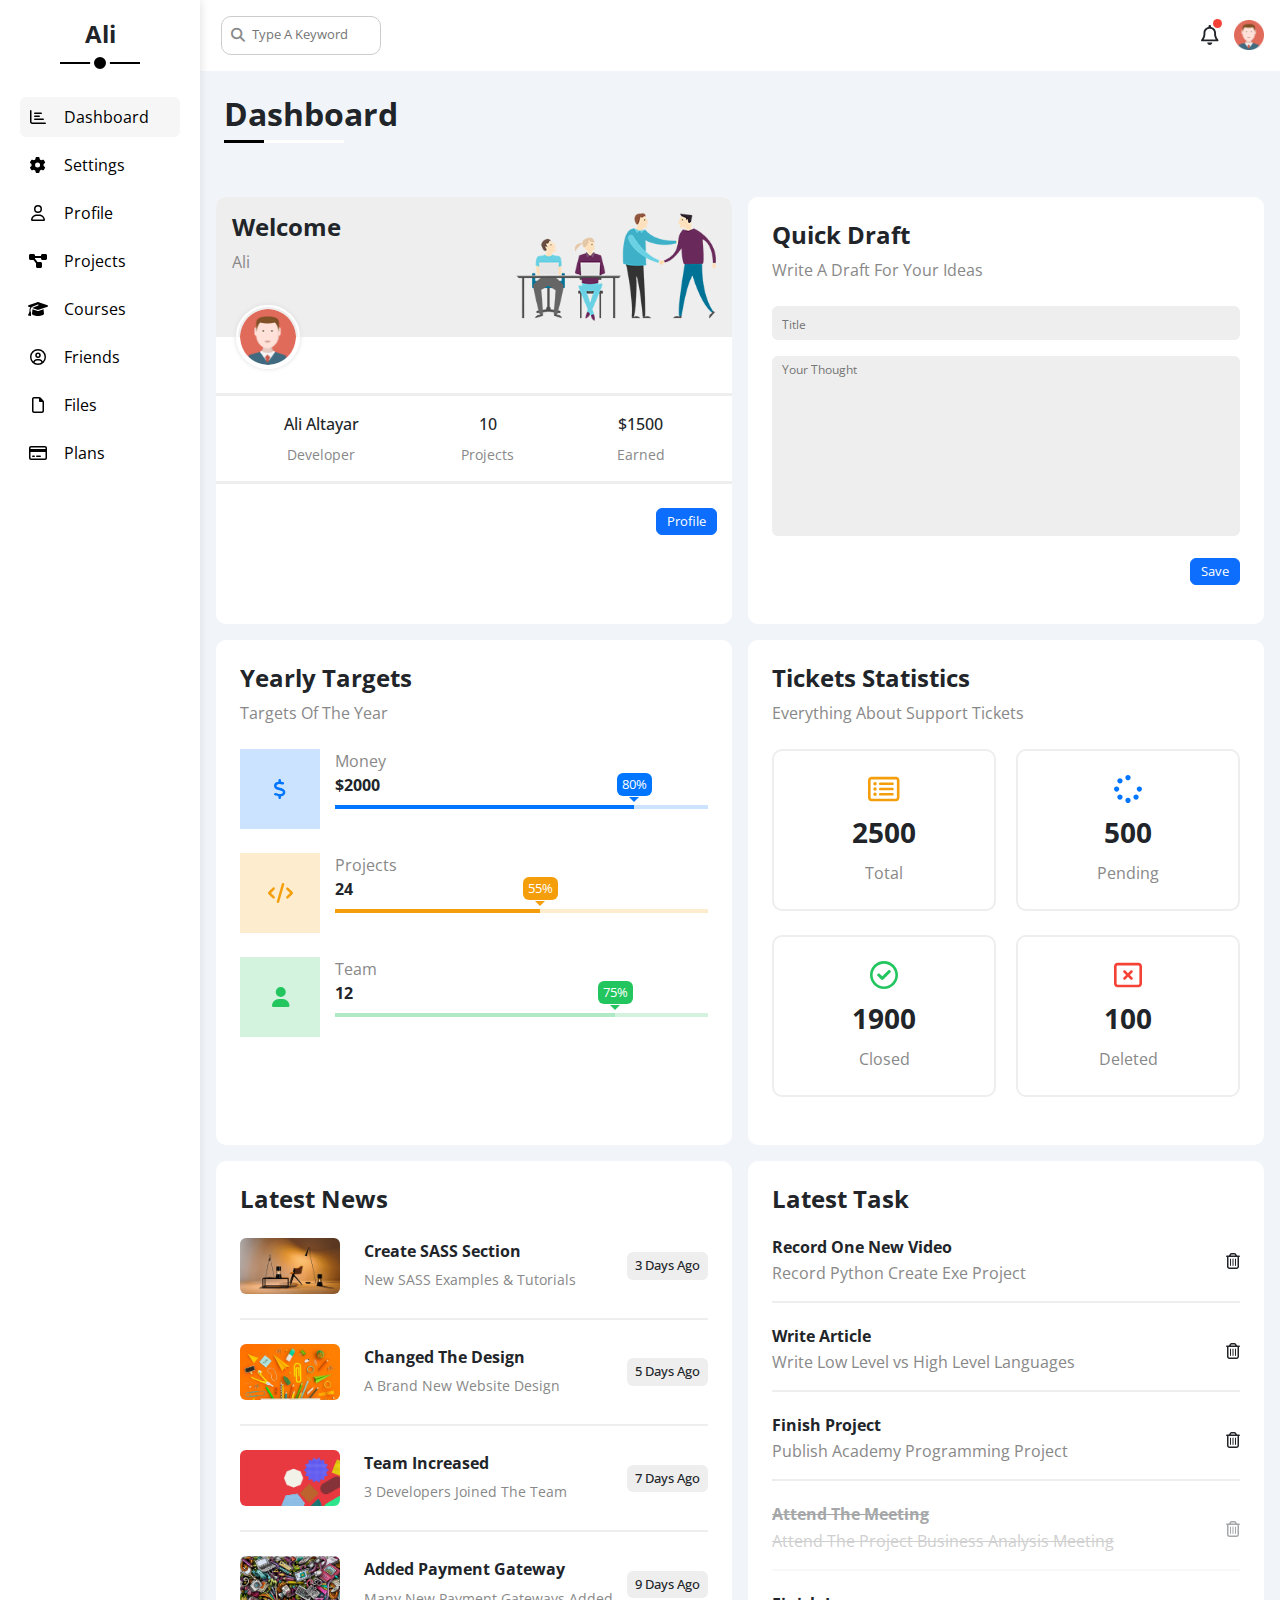
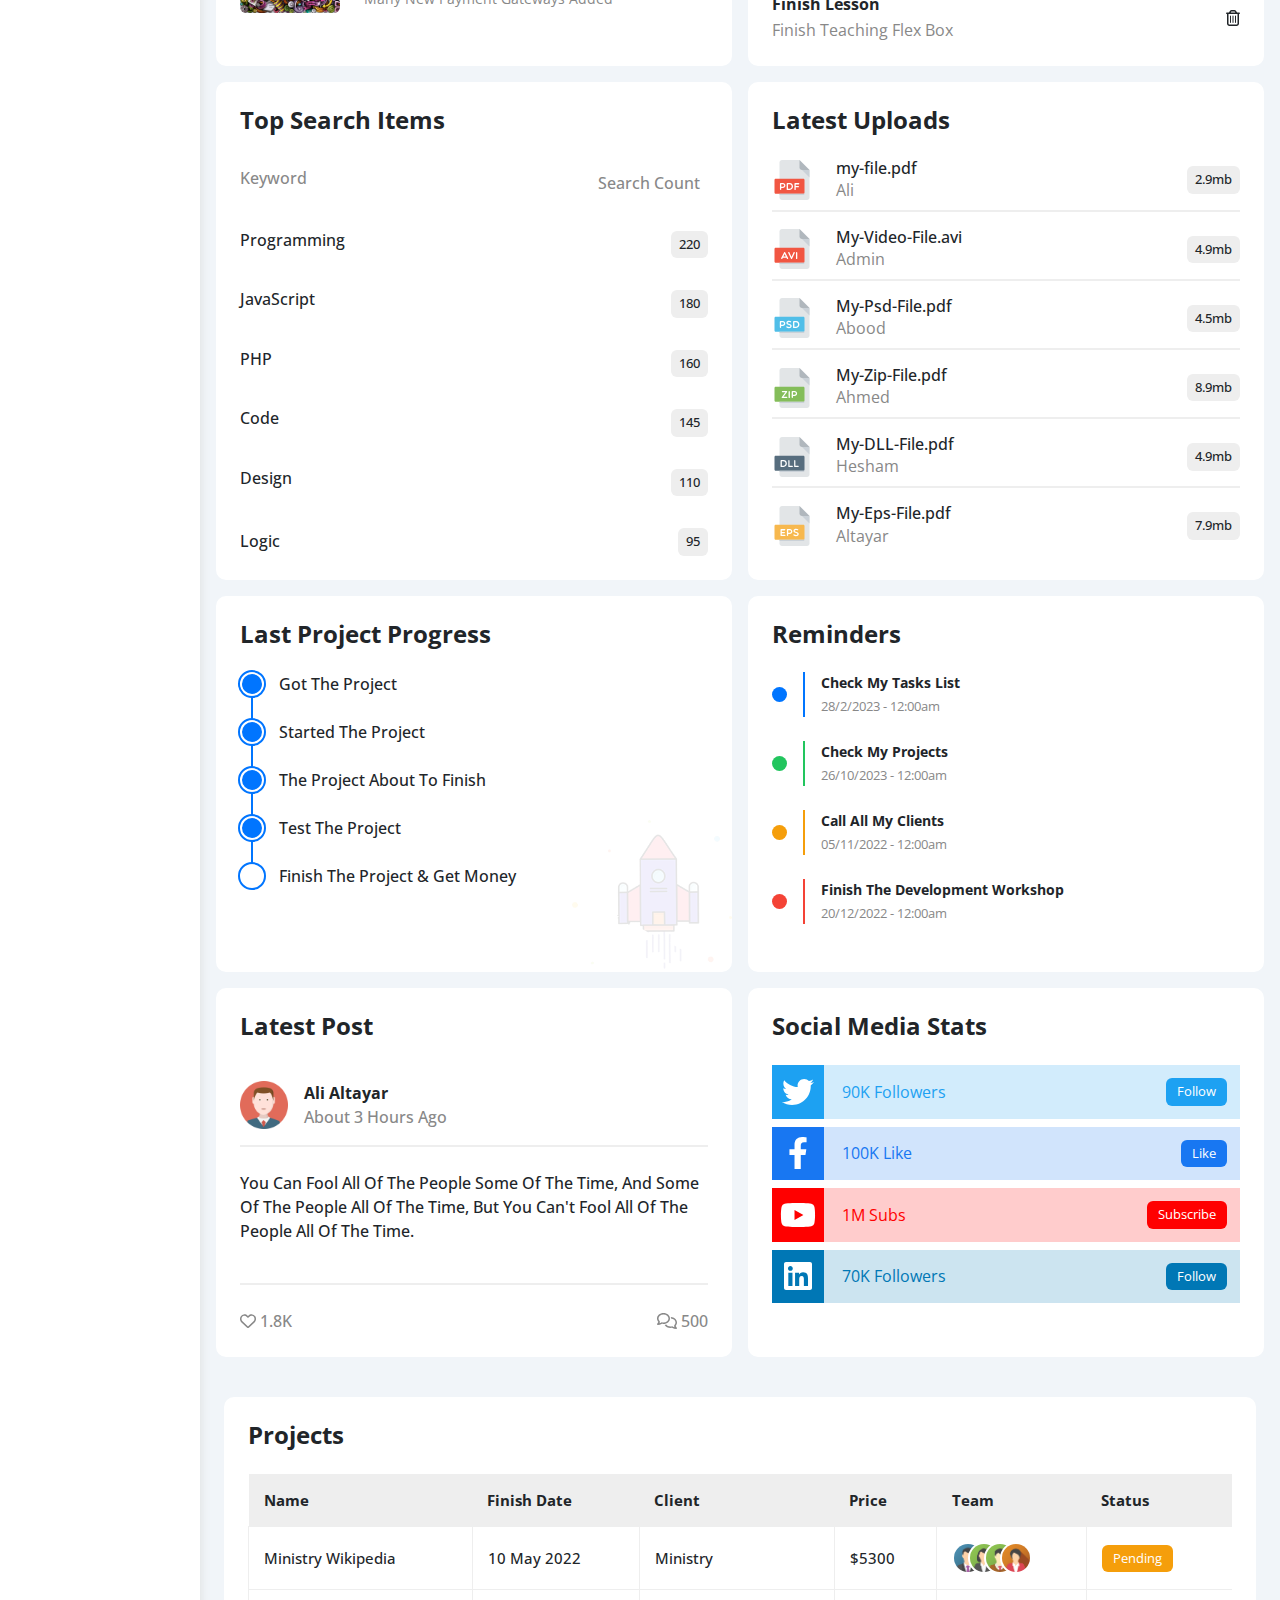
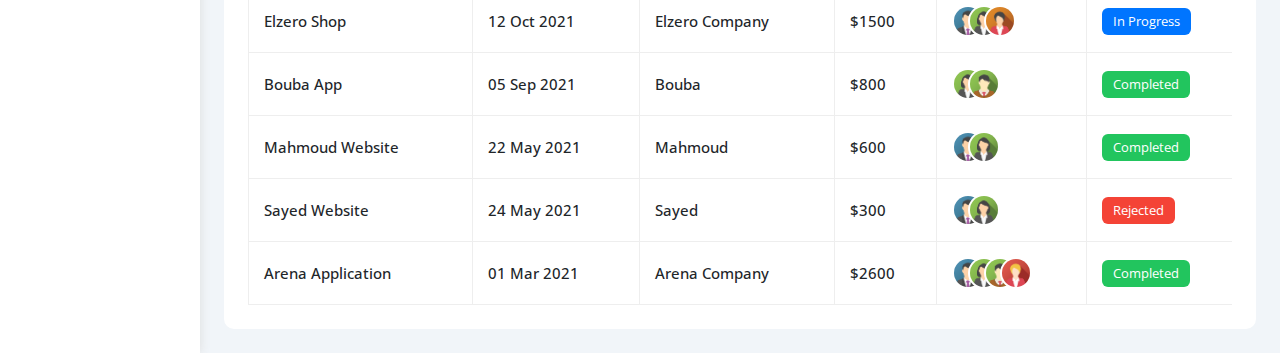
==== commit 9cd3d923: "modify links and showOrHide function" ====
--- a/index.html
+++ b/index.html
@@ -112,6 +112,7 @@
           Dashboard
         </h1>
         <div class="cards wrapping gap-3 p-3">
+          <!-- start welcome -->
           <div class="welcome bor-rad">
             <div class="up d-flex justify-content-between p-3">
               <div>
@@ -143,6 +144,8 @@
             </div>
             <a href="#" class="btn btn-primary">Profile</a>
           </div>
+          <!-- end welcome -->
+          <!-- start quick-draft -->
           <div class="quick-draft bor-rad p-4">
             <div class="headding mb-4">
               <h1 class="fw-bold fs-4">Quick Draft</h1>
@@ -157,6 +160,8 @@
             </div>
             <a href="#" class="btn btn-primary me-0">Save</a>
           </div>
+          <!-- end quick-draft -->
+          <!-- start yearly-targets -->
           <div class="yearly-targets bor-rad p-4" id="yearly-targets">
             <div class="headding mb-4">
               <h1 class="fw-bold fs-4">Yearly Targets</h1>
@@ -226,6 +231,8 @@
               </div>
             </div>
           </div>
+          <!-- end yearly-targets -->
+          <!-- start tickets-statistics -->
           <div class="tickets-statistics bor-rad p-4 bg-white">
             <div class="headding mb-4">
               <h1 class="fw-bold fs-4">Tickets Statistics</h1>
@@ -274,6 +281,8 @@
               </div>
             </div>
           </div>
+          <!-- end tickets-statistics -->
+          <!-- start latest-news -->
           <div class="latest-news bor-rad p-4 bg-white">
             <div class="headding mb-4">
               <h1 class="fw-bold fs-4">Latest News</h1>
@@ -325,6 +334,8 @@
               <span class="in-bor-rad px-2 py-1">9 Days Ago</span>
             </div>
           </div>
+          <!-- end latest-news -->
+          <!-- start latest-task -->
           <div class="latest-task bor-rad p-4 bg-white">
             <div class="headding mb-4">
               <h1 class="fw-bold fs-4">Latest Task</h1>
@@ -392,7 +403,12 @@
               <i class="fa-regular fa-trash-can delete"></i>
             </div>
           </div>
-          <div class="top-search-items bor-rad p-4 bg-white">
+          <!-- end latest-task -->
+          <!-- start latest-task -->
+          <div
+            class="top-search-items bor-rad p-4 bg-white"
+            style="display: block"
+          >
             <div class="headding mb-4">
               <h1 class="fw-bold fs-4">Top Search Items</h1>
             </div>
@@ -496,6 +512,8 @@
               >
             </div>
           </div>
+          <!-- end latest-task -->
+          <!-- start latest-upload -->
           <div class="latest-upload bor-rad p-4 bg-white">
             <div class="headding mb-4">
               <h1 class="fw-bold fs-4">Latest Uploads</h1>
@@ -607,6 +625,8 @@
               >
             </div>
           </div>
+          <!-- end latest-upload -->
+          <!-- start last-project-progress -->
           <div
             class="last-project-progress position-relative bor-rad p-4 bg-white"
           >
@@ -647,6 +667,8 @@
             </ul>
             <img class="progress-img" src="imgs/project.png" alt="" />
           </div>
+          <!-- end last-project-progress -->
+          <!-- start reminders -->
           <div class="reminders position-relative bor-rad p-4 bg-white">
             <div class="headding mb-4">
               <h1 class="fw-bold fs-4">Reminders</h1>
@@ -708,6 +730,8 @@
               </li>
             </ul>
           </div>
+          <!-- end reminders -->
+          <!-- start latest-post -->
           <div class="latest-post position-relative bor-rad p-4 bg-white">
             <div class="headding mb-4">
               <h1 class="fw-bold fs-4">Latest Post</h1>
@@ -744,6 +768,8 @@
               </li>
             </ul>
           </div>
+          <!-- end latest-post -->
+          <!-- start soical-media-stats -->
           <div
             class="soical-media-stats position-relative bor-rad p-4 bg-white"
           >
@@ -825,7 +851,9 @@
               </div>
             </div>
           </div>
+          <!-- end soical-media-stats -->
         </div>
+        <!-- start table -->
         <div class="table-content m-4 bg-white bor-rad p-4">
           <h1 class="fw-bold fs-4 mb-4">Projects</h1>
           <div class="responsive-table">
@@ -952,15 +980,19 @@
             </table>
           </div>
         </div>
+        <!-- end table -->
       </div>
     </div>
     <script>
       const myCardDivs = document.querySelectorAll(".dashboard .cards>div");
-      console.log(myCardDivs);
+      // function to hide of show the div depend on local storage
       function showOrHideDiv() {
         for (let i = 1; i < 7; i++) {
-          const isChecked = localStorage.getItem(`isChecked${i}`) == "true";
-          console.log(myCardDivs[i]);
+          // make isCheck true if it in local storage and true or when its value null
+          const isChecked =
+            localStorage.getItem(`isChecked${i}`) == "true" ||
+            localStorage.getItem(`isChecked${i}`) == null;
+
           if (isChecked) {
             myCardDivs[i].style.display = "block";
           } else {
